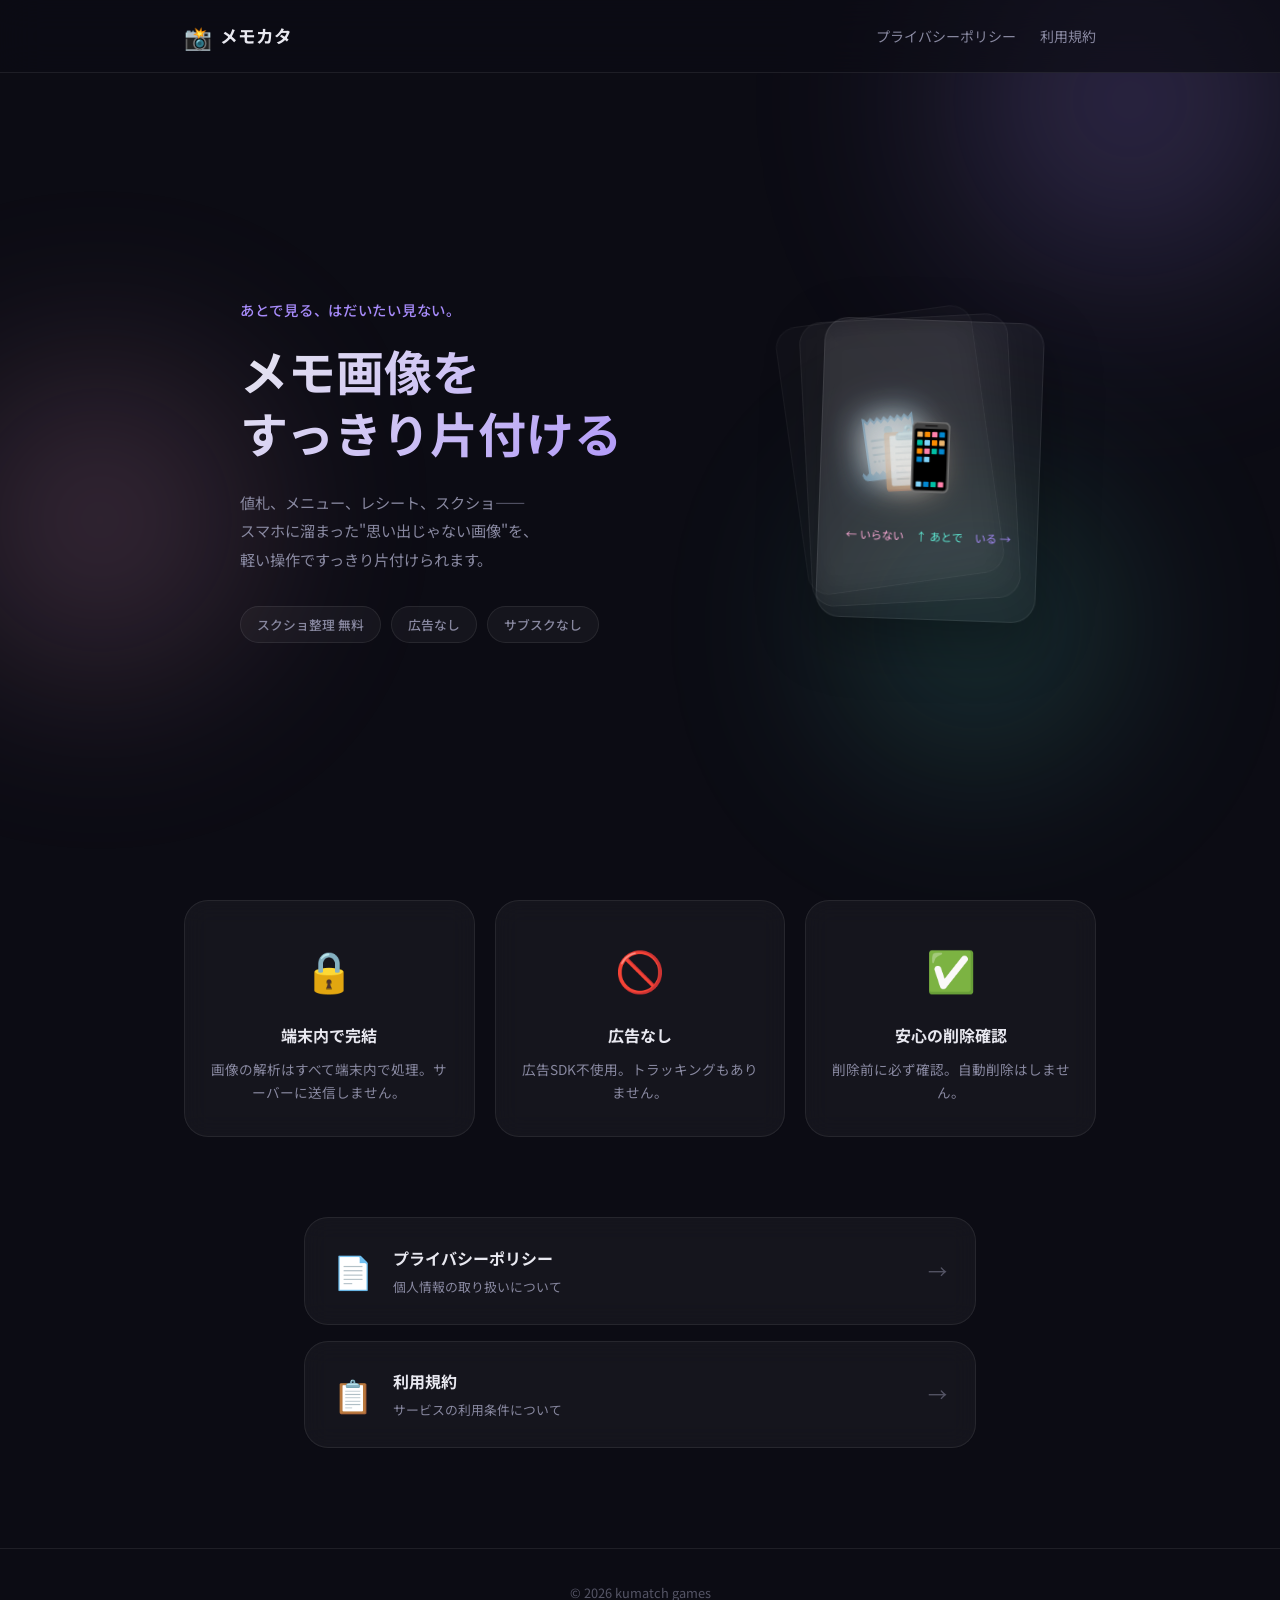
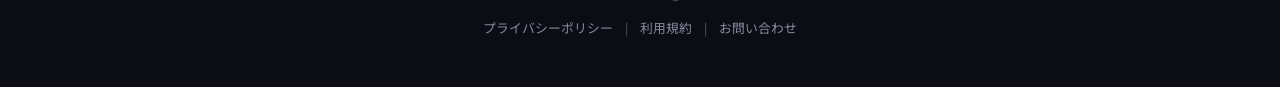
==== index.html @ 8798c275 "プライバシーポリシー・利用規約サイト初期構築" ====
<!DOCTYPE html>
<html lang="ja">
<head>
  <meta charset="UTF-8">
  <meta name="viewport" content="width=device-width, initial-scale=1.0">
  <title>メモカタ — メモ画像をすっきり片付ける</title>
  <meta name="description" content="メモカタは、メモ代わりに残った画像をすばやく仕分けて片付けるiOSアプリです。スクショ整理は無料。広告なし。サブスクなし。">
  <link rel="preconnect" href="https://fonts.googleapis.com">
  <link rel="preconnect" href="https://fonts.gstatic.com" crossorigin>
  <link href="https://fonts.googleapis.com/css2?family=Noto+Sans+JP:wght@400;500;700&display=swap" rel="stylesheet">
  <link rel="stylesheet" href="style.css">
</head>
<body>
  <div class="page-bg">
    <div class="bg-orb bg-orb--1"></div>
    <div class="bg-orb bg-orb--2"></div>
    <div class="bg-orb bg-orb--3"></div>
  </div>

  <header class="header">
    <div class="header__inner">
      <a href="/" class="header__logo" id="header-logo">
        <span class="header__logo-icon">📸</span>
        <span class="header__logo-text">メモカタ</span>
      </a>
      <nav class="header__nav" id="header-nav">
        <a href="/privacy/" class="header__link" id="nav-privacy">プライバシーポリシー</a>
        <a href="/terms/" class="header__link" id="nav-terms">利用規約</a>
      </nav>
    </div>
  </header>

  <main class="hero">
    <div class="hero__content">
      <p class="hero__tagline">あとで見る、はだいたい見ない。</p>
      <h1 class="hero__title" id="hero-title">メモ画像を<br>すっきり片付ける</h1>
      <p class="hero__description">
        値札、メニュー、レシート、スクショ——<br>
        スマホに溜まった"思い出じゃない画像"を、<br>
        軽い操作ですっきり片付けられます。
      </p>
      <div class="hero__badges">
        <span class="hero__badge">スクショ整理 無料</span>
        <span class="hero__badge">広告なし</span>
        <span class="hero__badge">サブスクなし</span>
      </div>
    </div>

    <div class="hero__cards" id="hero-cards">
      <div class="hero__card hero__card--back">
        <div class="hero__card-emoji">🧾</div>
      </div>
      <div class="hero__card hero__card--mid">
        <div class="hero__card-emoji">📋</div>
      </div>
      <div class="hero__card hero__card--front">
        <div class="hero__card-emoji">📱</div>
        <div class="hero__card-actions">
          <span class="hero__action hero__action--left">← いらない</span>
          <span class="hero__action hero__action--up">↑ あとで</span>
          <span class="hero__action hero__action--right">いる →</span>
        </div>
      </div>
    </div>
  </main>

  <section class="features" id="features">
    <div class="features__grid">
      <div class="feature-card" id="feature-privacy">
        <div class="feature-card__icon">🔒</div>
        <h2 class="feature-card__title">端末内で完結</h2>
        <p class="feature-card__text">画像の解析はすべて端末内で処理。サーバーに送信しません。</p>
      </div>
      <div class="feature-card" id="feature-no-ads">
        <div class="feature-card__icon">🚫</div>
        <h2 class="feature-card__title">広告なし</h2>
        <p class="feature-card__text">広告SDK不使用。トラッキングもありません。</p>
      </div>
      <div class="feature-card" id="feature-safe">
        <div class="feature-card__icon">✅</div>
        <h2 class="feature-card__title">安心の削除確認</h2>
        <p class="feature-card__text">削除前に必ず確認。自動削除はしません。</p>
      </div>
    </div>
  </section>

  <section class="links-section" id="links-section">
    <div class="links-section__inner">
      <a href="/privacy/" class="link-card" id="link-privacy">
        <div class="link-card__icon">📄</div>
        <div class="link-card__content">
          <h2 class="link-card__title">プライバシーポリシー</h2>
          <p class="link-card__text">個人情報の取り扱いについて</p>
        </div>
        <span class="link-card__arrow">→</span>
      </a>
      <a href="/terms/" class="link-card" id="link-terms">
        <div class="link-card__icon">📋</div>
        <div class="link-card__content">
          <h2 class="link-card__title">利用規約</h2>
          <p class="link-card__text">サービスの利用条件について</p>
        </div>
        <span class="link-card__arrow">→</span>
      </a>
    </div>
  </section>

  <footer class="footer" id="footer">
    <p class="footer__text">© 2026 kumatch games</p>
    <div class="footer__links">
      <a href="/privacy/" class="footer__link">プライバシーポリシー</a>
      <span class="footer__sep">|</span>
      <a href="/terms/" class="footer__link">利用規約</a>
      <span class="footer__sep">|</span>
      <a href="https://forms.gle/ZVJ4cUAd6Xhy44U76" class="footer__link" target="_blank" rel="noopener">お問い合わせ</a>
    </div>
  </footer>

  <script src="script.js"></script>
</body>
</html>
---- style.css ----
/* ===== Reset & Base ===== */
*, *::before, *::after {
  margin: 0;
  padding: 0;
  box-sizing: border-box;
}

:root {
  --color-bg: #0c0c14;
  --color-surface: rgba(255, 255, 255, 0.04);
  --color-surface-hover: rgba(255, 255, 255, 0.08);
  --color-border: rgba(255, 255, 255, 0.08);
  --color-text: #e8e8f0;
  --color-text-muted: #8888a0;
  --color-text-dim: #555566;
  --color-accent: #a78bfa;
  --color-accent-soft: rgba(167, 139, 250, 0.15);
  --color-rose: #f9a8d4;
  --color-rose-soft: rgba(249, 168, 212, 0.12);
  --color-teal: #5eead4;
  --color-teal-soft: rgba(94, 234, 212, 0.12);
  --radius-sm: 8px;
  --radius-md: 16px;
  --radius-lg: 24px;
  --radius-xl: 32px;
  --font-family: 'Noto Sans JP', -apple-system, BlinkMacSystemFont, 'Hiragino Sans', sans-serif;
}

html {
  font-size: 16px;
  scroll-behavior: smooth;
}

body {
  font-family: var(--font-family);
  background: var(--color-bg);
  color: var(--color-text);
  line-height: 1.8;
  -webkit-font-smoothing: antialiased;
  -moz-osx-font-smoothing: grayscale;
  overflow-x: hidden;
}

a {
  color: inherit;
  text-decoration: none;
}

/* ===== Background Orbs ===== */
.page-bg {
  position: fixed;
  inset: 0;
  z-index: 0;
  pointer-events: none;
  overflow: hidden;
}

.bg-orb {
  position: absolute;
  border-radius: 50%;
  filter: blur(100px);
  opacity: 0.35;
}

.bg-orb--1 {
  width: 500px;
  height: 500px;
  background: radial-gradient(circle, var(--color-accent) 0%, transparent 70%);
  top: -150px;
  right: -100px;
  animation: float-1 20s ease-in-out infinite;
}

.bg-orb--2 {
  width: 400px;
  height: 400px;
  background: radial-gradient(circle, var(--color-rose) 0%, transparent 70%);
  bottom: 20%;
  left: -100px;
  animation: float-2 25s ease-in-out infinite;
}

.bg-orb--3 {
  width: 350px;
  height: 350px;
  background: radial-gradient(circle, var(--color-teal) 0%, transparent 70%);
  top: 50%;
  right: 10%;
  animation: float-3 18s ease-in-out infinite;
}

@keyframes float-1 {
  0%, 100% { transform: translate(0, 0) scale(1); }
  33% { transform: translate(-40px, 30px) scale(1.05); }
  66% { transform: translate(20px, -20px) scale(0.95); }
}

@keyframes float-2 {
  0%, 100% { transform: translate(0, 0) scale(1); }
  50% { transform: translate(50px, -40px) scale(1.1); }
}

@keyframes float-3 {
  0%, 100% { transform: translate(0, 0); }
  40% { transform: translate(-30px, 20px); }
  80% { transform: translate(15px, -30px); }
}

/* ===== Header ===== */
.header {
  position: fixed;
  top: 0;
  left: 0;
  right: 0;
  z-index: 100;
  backdrop-filter: blur(20px);
  -webkit-backdrop-filter: blur(20px);
  background: rgba(12, 12, 20, 0.7);
  border-bottom: 1px solid var(--color-border);
}

.header__inner {
  max-width: 960px;
  margin: 0 auto;
  padding: 16px 24px;
  display: flex;
  align-items: center;
  justify-content: space-between;
}

.header__logo {
  display: flex;
  align-items: center;
  gap: 8px;
  font-weight: 700;
  font-size: 1.1rem;
  transition: opacity 0.2s;
}

.header__logo:hover {
  opacity: 0.8;
}

.header__logo-icon {
  font-size: 1.4rem;
}

.header__nav {
  display: flex;
  gap: 24px;
}

.header__link {
  font-size: 0.875rem;
  color: var(--color-text-muted);
  transition: color 0.2s;
  position: relative;
}

.header__link::after {
  content: '';
  position: absolute;
  bottom: -4px;
  left: 0;
  width: 0;
  height: 2px;
  background: var(--color-accent);
  border-radius: 1px;
  transition: width 0.3s ease;
}

.header__link:hover {
  color: var(--color-text);
}

.header__link:hover::after {
  width: 100%;
}

.header__link--active {
  color: var(--color-accent);
}

.header__link--active::after {
  width: 100%;
}

/* ===== Hero ===== */
.hero {
  position: relative;
  z-index: 1;
  min-height: 100vh;
  display: flex;
  align-items: center;
  justify-content: center;
  padding: 120px 24px 80px;
  gap: 60px;
  max-width: 1080px;
  margin: 0 auto;
}

.hero__content {
  flex: 1;
  max-width: 480px;
}

.hero__tagline {
  font-size: 0.9rem;
  color: var(--color-accent);
  font-weight: 500;
  letter-spacing: 0.05em;
  margin-bottom: 16px;
  opacity: 0;
  animation: fadeInUp 0.8s ease 0.2s forwards;
}

.hero__title {
  font-size: clamp(2rem, 5vw, 3rem);
  font-weight: 700;
  line-height: 1.3;
  margin-bottom: 24px;
  background: linear-gradient(135deg, var(--color-text) 0%, var(--color-accent) 100%);
  -webkit-background-clip: text;
  -webkit-text-fill-color: transparent;
  background-clip: text;
  opacity: 0;
  animation: fadeInUp 0.8s ease 0.4s forwards;
}

.hero__description {
  font-size: 0.95rem;
  color: var(--color-text-muted);
  line-height: 1.9;
  margin-bottom: 32px;
  opacity: 0;
  animation: fadeInUp 0.8s ease 0.6s forwards;
}

.hero__badges {
  display: flex;
  flex-wrap: wrap;
  gap: 10px;
  opacity: 0;
  animation: fadeInUp 0.8s ease 0.8s forwards;
}

.hero__badge {
  display: inline-block;
  padding: 6px 16px;
  border-radius: 999px;
  font-size: 0.8rem;
  font-weight: 500;
  background: var(--color-surface);
  border: 1px solid var(--color-border);
  color: var(--color-text-muted);
  backdrop-filter: blur(8px);
}

/* ===== Hero Cards ===== */
.hero__cards {
  position: relative;
  width: 260px;
  height: 340px;
  flex-shrink: 0;
  opacity: 0;
  animation: fadeIn 1s ease 1s forwards;
}

.hero__card {
  position: absolute;
  width: 220px;
  height: 300px;
  border-radius: var(--radius-lg);
  background: var(--color-surface);
  border: 1px solid var(--color-border);
  backdrop-filter: blur(16px);
  display: flex;
  flex-direction: column;
  align-items: center;
  justify-content: center;
  transition: transform 0.5s ease;
}

.hero__card--back {
  top: 0;
  left: 0;
  transform: rotate(-8deg) scale(0.9);
  opacity: 0.5;
}

.hero__card--mid {
  top: 10px;
  left: 20px;
  transform: rotate(-3deg) scale(0.95);
  opacity: 0.7;
}

.hero__card--front {
  top: 20px;
  left: 40px;
  transform: rotate(2deg);
  box-shadow: 0 20px 60px rgba(0, 0, 0, 0.3);
  animation: card-float 6s ease-in-out infinite 1.5s;
}

.hero__card-emoji {
  font-size: 4rem;
  margin-bottom: 16px;
}

.hero__card-actions {
  display: flex;
  gap: 12px;
  font-size: 0.7rem;
  color: var(--color-text-dim);
}

.hero__action--left { color: var(--color-rose); }
.hero__action--up { color: var(--color-teal); }
.hero__action--right { color: var(--color-accent); }

@keyframes card-float {
  0%, 100% { transform: rotate(2deg) translateY(0); }
  50% { transform: rotate(2deg) translateY(-8px); }
}

/* ===== Features ===== */
.features {
  position: relative;
  z-index: 1;
  padding: 0 24px 80px;
  max-width: 960px;
  margin: 0 auto;
}

.features__grid {
  display: grid;
  grid-template-columns: repeat(3, 1fr);
  gap: 20px;
}

.feature-card {
  padding: 32px 24px;
  border-radius: var(--radius-lg);
  background: var(--color-surface);
  border: 1px solid var(--color-border);
  backdrop-filter: blur(12px);
  text-align: center;
  transition: transform 0.3s ease, border-color 0.3s ease, box-shadow 0.3s ease;
}

.feature-card:hover {
  transform: translateY(-4px);
  border-color: rgba(167, 139, 250, 0.2);
  box-shadow: 0 12px 40px rgba(167, 139, 250, 0.08);
}

.feature-card__icon {
  font-size: 2.5rem;
  margin-bottom: 16px;
}

.feature-card__title {
  font-size: 1rem;
  font-weight: 700;
  margin-bottom: 8px;
}

.feature-card__text {
  font-size: 0.85rem;
  color: var(--color-text-muted);
  line-height: 1.7;
}

/* ===== Links Section ===== */
.links-section {
  position: relative;
  z-index: 1;
  padding: 0 24px 100px;
  max-width: 720px;
  margin: 0 auto;
}

.links-section__inner {
  display: flex;
  flex-direction: column;
  gap: 16px;
}

.link-card {
  display: flex;
  align-items: center;
  gap: 20px;
  padding: 24px 28px;
  border-radius: var(--radius-lg);
  background: var(--color-surface);
  border: 1px solid var(--color-border);
  backdrop-filter: blur(12px);
  transition: transform 0.3s ease, border-color 0.3s ease, background 0.3s ease;
}

.link-card:hover {
  transform: translateX(4px);
  border-color: rgba(167, 139, 250, 0.25);
  background: var(--color-surface-hover);
}

.link-card__icon {
  font-size: 2rem;
  flex-shrink: 0;
}

.link-card__content {
  flex: 1;
}

.link-card__title {
  font-size: 1rem;
  font-weight: 700;
  margin-bottom: 2px;
}

.link-card__text {
  font-size: 0.8rem;
  color: var(--color-text-muted);
}

.link-card__arrow {
  font-size: 1.2rem;
  color: var(--color-text-dim);
  transition: color 0.3s, transform 0.3s;
}

.link-card:hover .link-card__arrow {
  color: var(--color-accent);
  transform: translateX(4px);
}

/* ===== Footer ===== */
.footer {
  position: relative;
  z-index: 1;
  text-align: center;
  padding: 32px 24px 48px;
  border-top: 1px solid var(--color-border);
}

.footer__text {
  font-size: 0.8rem;
  color: var(--color-text-dim);
  margin-bottom: 12px;
}

.footer__links {
  display: flex;
  justify-content: center;
  gap: 12px;
  flex-wrap: wrap;
}

.footer__link {
  font-size: 0.8rem;
  color: var(--color-text-muted);
  transition: color 0.2s;
}

.footer__link:hover {
  color: var(--color-accent);
}

.footer__sep {
  color: var(--color-text-dim);
  font-size: 0.8rem;
}

/* ===== Document Pages (Privacy / Terms) ===== */
.doc-page {
  position: relative;
  z-index: 1;
  max-width: 720px;
  margin: 0 auto;
  padding: 120px 24px 80px;
}

.doc-card {
  background: var(--color-surface);
  border: 1px solid var(--color-border);
  border-radius: var(--radius-xl);
  backdrop-filter: blur(16px);
  padding: 48px 40px;
}

.doc-card h1 {
  font-size: 1.6rem;
  font-weight: 700;
  margin-bottom: 8px;
  background: linear-gradient(135deg, var(--color-text) 0%, var(--color-accent) 100%);
  -webkit-background-clip: text;
  -webkit-text-fill-color: transparent;
  background-clip: text;
}

.doc-card .doc-meta {
  color: var(--color-text-dim);
  font-size: 0.85rem;
  margin-bottom: 40px;
  padding-bottom: 24px;
  border-bottom: 1px solid var(--color-border);
}

.doc-card .doc-intro {
  color: var(--color-text-muted);
  font-size: 0.95rem;
  margin-bottom: 32px;
}

.doc-card h2 {
  font-size: 1.05rem;
  font-weight: 700;
  margin-top: 36px;
  margin-bottom: 12px;
  padding-left: 12px;
  border-left: 3px solid var(--color-accent);
}

.doc-card p {
  color: var(--color-text-muted);
  font-size: 0.9rem;
  margin-bottom: 16px;
  line-height: 1.8;
}

.doc-card ul {
  margin-bottom: 16px;
  padding-left: 0;
  list-style: none;
}

.doc-card li {
  position: relative;
  padding-left: 20px;
  color: var(--color-text-muted);
  font-size: 0.9rem;
  margin-bottom: 8px;
  line-height: 1.7;
}

.doc-card li::before {
  content: '';
  position: absolute;
  left: 0;
  top: 0.65em;
  width: 6px;
  height: 6px;
  border-radius: 50%;
  background: var(--color-accent-soft);
  border: 1px solid var(--color-accent);
}

.doc-card a {
  color: var(--color-accent);
  text-decoration: underline;
  text-underline-offset: 3px;
  transition: opacity 0.2s;
}

.doc-card a:hover {
  opacity: 0.7;
}

.doc-back {
  display: inline-flex;
  align-items: center;
  gap: 8px;
  margin-top: 40px;
  font-size: 0.85rem;
  color: var(--color-text-muted);
  transition: color 0.2s;
}

.doc-back:hover {
  color: var(--color-accent);
}

/* ===== Animations ===== */
@keyframes fadeInUp {
  from {
    opacity: 0;
    transform: translateY(20px);
  }
  to {
    opacity: 1;
    transform: translateY(0);
  }
}

@keyframes fadeIn {
  from { opacity: 0; }
  to { opacity: 1; }
}

/* ===== Responsive ===== */
@media (max-width: 768px) {
  .hero {
    flex-direction: column;
    text-align: center;
    padding: 100px 20px 60px;
    gap: 40px;
    min-height: auto;
  }

  .hero__content {
    max-width: 100%;
  }

  .hero__description br {
    display: none;
  }

  .hero__badges {
    justify-content: center;
  }

  .hero__cards {
    width: 220px;
    height: 300px;
  }

  .hero__card {
    width: 180px;
    height: 250px;
  }

  .hero__card-emoji {
    font-size: 3rem;
  }

  .features__grid {
    grid-template-columns: 1fr;
    gap: 16px;
  }

  .feature-card {
    text-align: left;
    display: flex;
    align-items: center;
    gap: 16px;
    padding: 20px 24px;
  }

  .feature-card__icon {
    font-size: 2rem;
    margin-bottom: 0;
    flex-shrink: 0;
  }

  .doc-card {
    padding: 32px 24px;
  }

  .header__nav {
    gap: 16px;
  }

  .header__link {
    font-size: 0.8rem;
  }
}

@media (max-width: 480px) {
  .header__inner {
    padding: 14px 16px;
  }

  .header__logo-text {
    font-size: 0.95rem;
  }

  .hero__title {
    font-size: 1.8rem;
  }
}
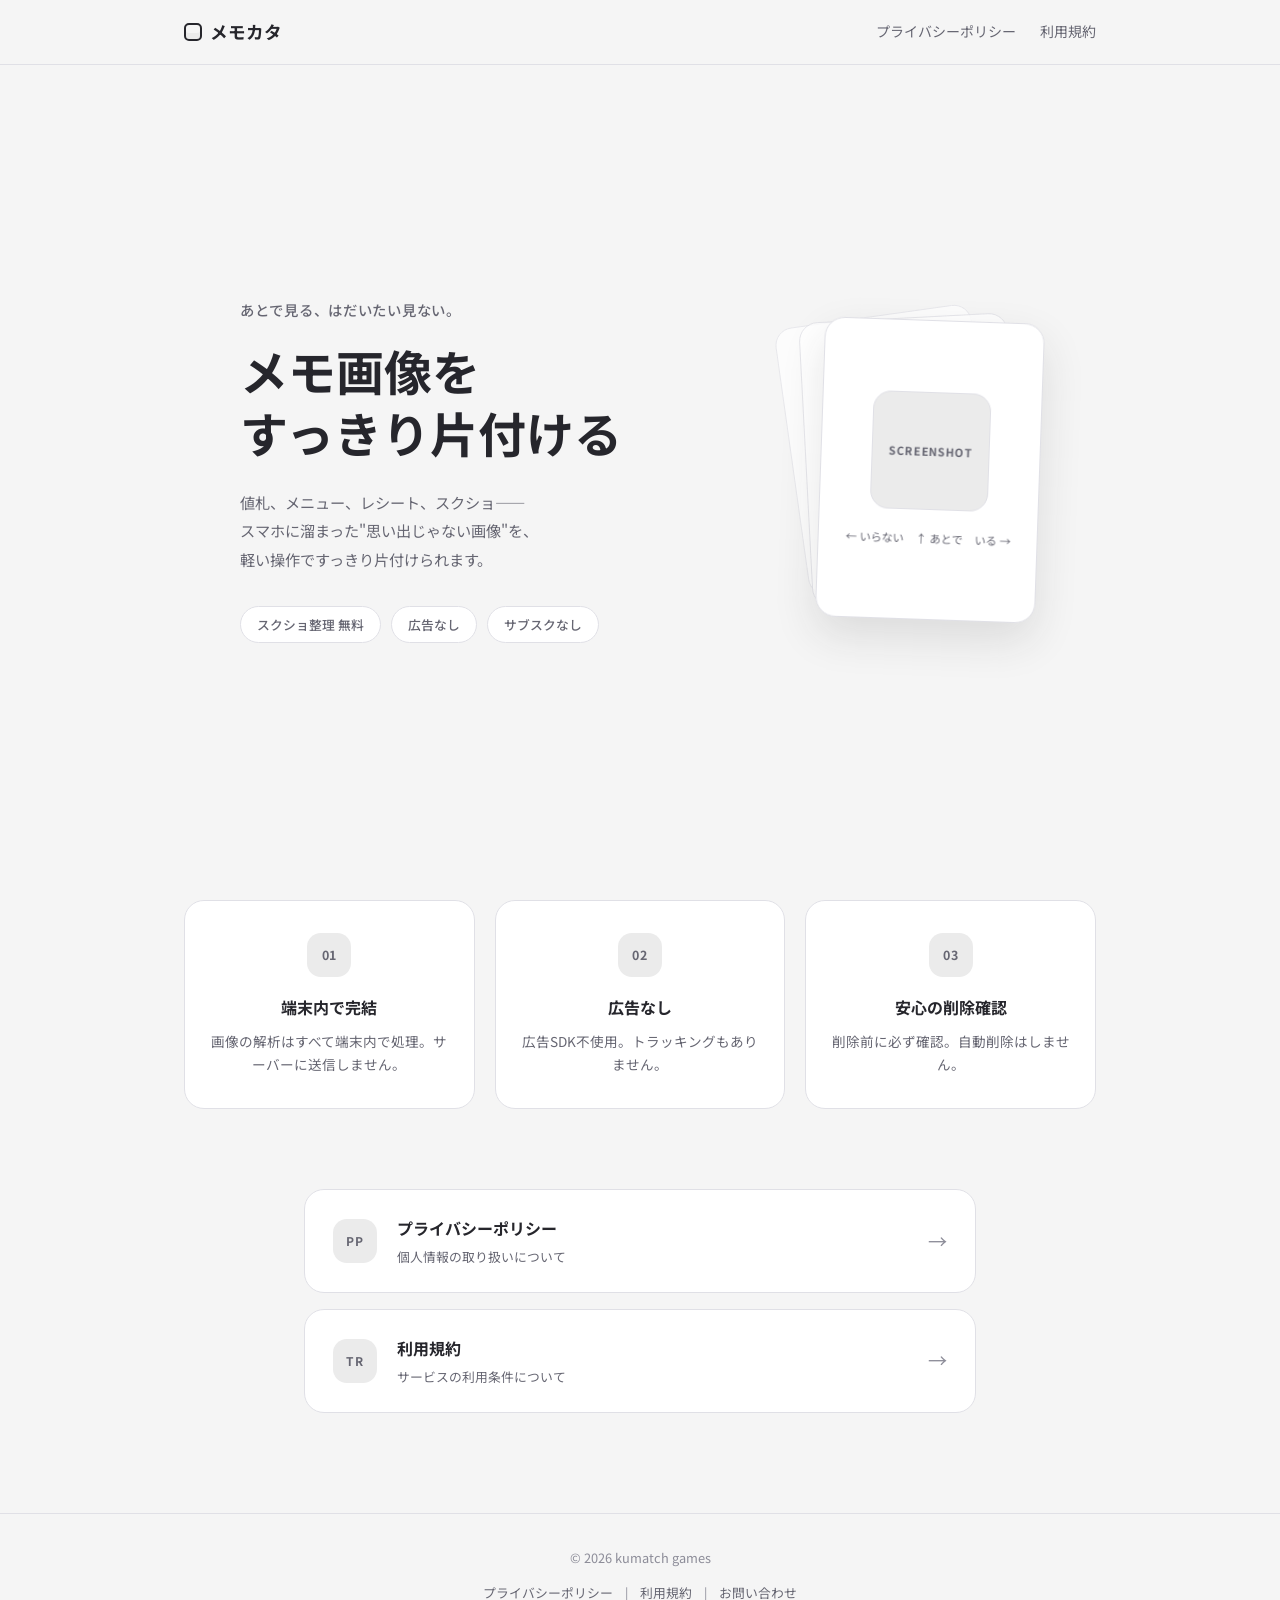
==== commit 43d64b7e: "Make landing page monochrome" ====
--- a/index.html
+++ b/index.html
@@ -11,16 +11,10 @@
   <link rel="stylesheet" href="style.css">
 </head>
 <body>
-  <div class="page-bg">
-    <div class="bg-orb bg-orb--1"></div>
-    <div class="bg-orb bg-orb--2"></div>
-    <div class="bg-orb bg-orb--3"></div>
-  </div>
-
   <header class="header">
     <div class="header__inner">
       <a href="/" class="header__logo" id="header-logo">
-        <span class="header__logo-icon">📸</span>
+        <span class="header__logo-icon" aria-hidden="true"></span>
         <span class="header__logo-text">メモカタ</span>
       </a>
       <nav class="header__nav" id="header-nav">
@@ -48,13 +42,13 @@
 
     <div class="hero__cards" id="hero-cards">
       <div class="hero__card hero__card--back">
-        <div class="hero__card-emoji">🧾</div>
+        <div class="hero__card-mark">RECEIPT</div>
       </div>
       <div class="hero__card hero__card--mid">
-        <div class="hero__card-emoji">📋</div>
+        <div class="hero__card-mark">MEMO</div>
       </div>
       <div class="hero__card hero__card--front">
-        <div class="hero__card-emoji">📱</div>
+        <div class="hero__card-mark">SCREENSHOT</div>
         <div class="hero__card-actions">
           <span class="hero__action hero__action--left">← いらない</span>
           <span class="hero__action hero__action--up">↑ あとで</span>
@@ -67,17 +61,17 @@
   <section class="features" id="features">
     <div class="features__grid">
       <div class="feature-card" id="feature-privacy">
-        <div class="feature-card__icon">🔒</div>
+        <div class="feature-card__icon" aria-hidden="true">01</div>
         <h2 class="feature-card__title">端末内で完結</h2>
         <p class="feature-card__text">画像の解析はすべて端末内で処理。サーバーに送信しません。</p>
       </div>
       <div class="feature-card" id="feature-no-ads">
-        <div class="feature-card__icon">🚫</div>
+        <div class="feature-card__icon" aria-hidden="true">02</div>
         <h2 class="feature-card__title">広告なし</h2>
         <p class="feature-card__text">広告SDK不使用。トラッキングもありません。</p>
       </div>
       <div class="feature-card" id="feature-safe">
-        <div class="feature-card__icon">✅</div>
+        <div class="feature-card__icon" aria-hidden="true">03</div>
         <h2 class="feature-card__title">安心の削除確認</h2>
         <p class="feature-card__text">削除前に必ず確認。自動削除はしません。</p>
       </div>
@@ -87,7 +81,7 @@
   <section class="links-section" id="links-section">
     <div class="links-section__inner">
       <a href="/privacy/" class="link-card" id="link-privacy">
-        <div class="link-card__icon">📄</div>
+        <div class="link-card__icon" aria-hidden="true">PP</div>
         <div class="link-card__content">
           <h2 class="link-card__title">プライバシーポリシー</h2>
           <p class="link-card__text">個人情報の取り扱いについて</p>
@@ -95,7 +89,7 @@
         <span class="link-card__arrow">→</span>
       </a>
       <a href="/terms/" class="link-card" id="link-terms">
-        <div class="link-card__icon">📋</div>
+        <div class="link-card__icon" aria-hidden="true">TR</div>
         <div class="link-card__content">
           <h2 class="link-card__title">利用規約</h2>
           <p class="link-card__text">サービスの利用条件について</p>
--- a/style.css
+++ b/style.css
@@ -6,23 +6,20 @@
 }
 
 :root {
-  --color-bg: #0c0c14;
-  --color-surface: rgba(255, 255, 255, 0.04);
-  --color-surface-hover: rgba(255, 255, 255, 0.08);
-  --color-border: rgba(255, 255, 255, 0.08);
-  --color-text: #e8e8f0;
-  --color-text-muted: #8888a0;
-  --color-text-dim: #555566;
-  --color-accent: #a78bfa;
-  --color-accent-soft: rgba(167, 139, 250, 0.15);
-  --color-rose: #f9a8d4;
-  --color-rose-soft: rgba(249, 168, 212, 0.12);
-  --color-teal: #5eead4;
-  --color-teal-soft: rgba(94, 234, 212, 0.12);
+  --color-bg: #f5f5f5;
+  --color-surface: #ffffff;
+  --color-surface-muted: #ebebeb;
+  --color-surface-hover: #f8f8f8;
+  --color-border: #e0e0e6;
+  --color-text: #26262c;
+  --color-text-muted: #666672;
+  --color-text-dim: #8c8c98;
+  --color-accent: #26262c;
+  --color-accent-soft: #ebebeb;
   --radius-sm: 8px;
   --radius-md: 16px;
-  --radius-lg: 24px;
-  --radius-xl: 32px;
+  --radius-lg: 20px;
+  --radius-xl: 24px;
   --font-family: 'Noto Sans JP', -apple-system, BlinkMacSystemFont, 'Hiragino Sans', sans-serif;
 }
 
@@ -44,66 +41,6 @@
 a {
   color: inherit;
   text-decoration: none;
-}
-
-/* ===== Background Orbs ===== */
-.page-bg {
-  position: fixed;
-  inset: 0;
-  z-index: 0;
-  pointer-events: none;
-  overflow: hidden;
-}
-
-.bg-orb {
-  position: absolute;
-  border-radius: 50%;
-  filter: blur(100px);
-  opacity: 0.35;
-}
-
-.bg-orb--1 {
-  width: 500px;
-  height: 500px;
-  background: radial-gradient(circle, var(--color-accent) 0%, transparent 70%);
-  top: -150px;
-  right: -100px;
-  animation: float-1 20s ease-in-out infinite;
-}
-
-.bg-orb--2 {
-  width: 400px;
-  height: 400px;
-  background: radial-gradient(circle, var(--color-rose) 0%, transparent 70%);
-  bottom: 20%;
-  left: -100px;
-  animation: float-2 25s ease-in-out infinite;
-}
-
-.bg-orb--3 {
-  width: 350px;
-  height: 350px;
-  background: radial-gradient(circle, var(--color-teal) 0%, transparent 70%);
-  top: 50%;
-  right: 10%;
-  animation: float-3 18s ease-in-out infinite;
-}
-
-@keyframes float-1 {
-  0%, 100% { transform: translate(0, 0) scale(1); }
-  33% { transform: translate(-40px, 30px) scale(1.05); }
-  66% { transform: translate(20px, -20px) scale(0.95); }
-}
-
-@keyframes float-2 {
-  0%, 100% { transform: translate(0, 0) scale(1); }
-  50% { transform: translate(50px, -40px) scale(1.1); }
-}
-
-@keyframes float-3 {
-  0%, 100% { transform: translate(0, 0); }
-  40% { transform: translate(-30px, 20px); }
-  80% { transform: translate(15px, -30px); }
 }
 
 /* ===== Header ===== */
@@ -115,7 +52,7 @@
   z-index: 100;
   backdrop-filter: blur(20px);
   -webkit-backdrop-filter: blur(20px);
-  background: rgba(12, 12, 20, 0.7);
+  background: rgba(245, 245, 245, 0.86);
   border-bottom: 1px solid var(--color-border);
 }
 
@@ -142,7 +79,11 @@
 }
 
 .header__logo-icon {
-  font-size: 1.4rem;
+  width: 18px;
+  height: 18px;
+  border: 2px solid var(--color-text);
+  border-radius: 5px;
+  box-shadow: inset 0 -6px 0 var(--color-surface-muted);
 }
 
 .header__nav {
@@ -165,7 +106,6 @@
   width: 0;
   height: 2px;
   background: var(--color-accent);
-  border-radius: 1px;
   transition: width 0.3s ease;
 }
 
@@ -206,7 +146,7 @@
 
 .hero__tagline {
   font-size: 0.9rem;
-  color: var(--color-accent);
+  color: var(--color-text-muted);
   font-weight: 500;
   letter-spacing: 0.05em;
   margin-bottom: 16px;
@@ -219,10 +159,7 @@
   font-weight: 700;
   line-height: 1.3;
   margin-bottom: 24px;
-  background: linear-gradient(135deg, var(--color-text) 0%, var(--color-accent) 100%);
-  -webkit-background-clip: text;
-  -webkit-text-fill-color: transparent;
-  background-clip: text;
+  color: var(--color-text);
   opacity: 0;
   animation: fadeInUp 0.8s ease 0.4s forwards;
 }
@@ -253,7 +190,7 @@
   background: var(--color-surface);
   border: 1px solid var(--color-border);
   color: var(--color-text-muted);
-  backdrop-filter: blur(8px);
+  background: var(--color-surface);
 }
 
 /* ===== Hero Cards ===== */
@@ -273,7 +210,6 @@
   border-radius: var(--radius-lg);
   background: var(--color-surface);
   border: 1px solid var(--color-border);
-  backdrop-filter: blur(16px);
   display: flex;
   flex-direction: column;
   align-items: center;
@@ -285,27 +221,39 @@
   top: 0;
   left: 0;
   transform: rotate(-8deg) scale(0.9);
-  opacity: 0.5;
+  opacity: 0.65;
 }
 
 .hero__card--mid {
   top: 10px;
   left: 20px;
   transform: rotate(-3deg) scale(0.95);
-  opacity: 0.7;
+  opacity: 0.8;
 }
 
 .hero__card--front {
   top: 20px;
   left: 40px;
   transform: rotate(2deg);
-  box-shadow: 0 20px 60px rgba(0, 0, 0, 0.3);
+  box-shadow: 0 18px 44px rgba(38, 38, 44, 0.12);
   animation: card-float 6s ease-in-out infinite 1.5s;
 }
 
-.hero__card-emoji {
-  font-size: 4rem;
-  margin-bottom: 16px;
+.hero__card-mark {
+  min-width: 118px;
+  min-height: 118px;
+  display: grid;
+  place-items: center;
+  padding: 12px;
+  border: 1px solid var(--color-border);
+  border-radius: 18px;
+  background: var(--color-surface-muted);
+  color: var(--color-text-muted);
+  font-size: 0.7rem;
+  font-weight: 700;
+  letter-spacing: 0.08em;
+  text-align: center;
+  margin-bottom: 18px;
 }
 
 .hero__card-actions {
@@ -315,9 +263,9 @@
   color: var(--color-text-dim);
 }
 
-.hero__action--left { color: var(--color-rose); }
-.hero__action--up { color: var(--color-teal); }
-.hero__action--right { color: var(--color-accent); }
+.hero__action--left,
+.hero__action--up,
+.hero__action--right { color: var(--color-text-muted); }
 
 @keyframes card-float {
   0%, 100% { transform: rotate(2deg) translateY(0); }
@@ -344,19 +292,27 @@
   border-radius: var(--radius-lg);
   background: var(--color-surface);
   border: 1px solid var(--color-border);
-  backdrop-filter: blur(12px);
   text-align: center;
   transition: transform 0.3s ease, border-color 0.3s ease, box-shadow 0.3s ease;
 }
 
 .feature-card:hover {
   transform: translateY(-4px);
-  border-color: rgba(167, 139, 250, 0.2);
-  box-shadow: 0 12px 40px rgba(167, 139, 250, 0.08);
+  border-color: #c8c8d0;
+  box-shadow: 0 12px 32px rgba(38, 38, 44, 0.08);
 }
 
 .feature-card__icon {
-  font-size: 2.5rem;
+  display: inline-grid;
+  place-items: center;
+  width: 44px;
+  height: 44px;
+  border-radius: 14px;
+  background: var(--color-surface-muted);
+  color: var(--color-text-muted);
+  font-size: 0.78rem;
+  font-weight: 700;
+  letter-spacing: 0.06em;
   margin-bottom: 16px;
 }
 
@@ -395,18 +351,26 @@
   border-radius: var(--radius-lg);
   background: var(--color-surface);
   border: 1px solid var(--color-border);
-  backdrop-filter: blur(12px);
   transition: transform 0.3s ease, border-color 0.3s ease, background 0.3s ease;
 }
 
 .link-card:hover {
   transform: translateX(4px);
-  border-color: rgba(167, 139, 250, 0.25);
+  border-color: #c8c8d0;
   background: var(--color-surface-hover);
 }
 
 .link-card__icon {
-  font-size: 2rem;
+  display: grid;
+  place-items: center;
+  width: 44px;
+  height: 44px;
+  border-radius: 14px;
+  background: var(--color-surface-muted);
+  color: var(--color-text-muted);
+  font-size: 0.75rem;
+  font-weight: 700;
+  letter-spacing: 0.06em;
   flex-shrink: 0;
 }
 
@@ -486,7 +450,6 @@
   background: var(--color-surface);
   border: 1px solid var(--color-border);
   border-radius: var(--radius-xl);
-  backdrop-filter: blur(16px);
   padding: 48px 40px;
 }
 
@@ -494,10 +457,7 @@
   font-size: 1.6rem;
   font-weight: 700;
   margin-bottom: 8px;
-  background: linear-gradient(135deg, var(--color-text) 0%, var(--color-accent) 100%);
-  -webkit-background-clip: text;
-  -webkit-text-fill-color: transparent;
-  background-clip: text;
+  color: var(--color-text);
 }
 
 .doc-card .doc-meta {
@@ -631,8 +591,10 @@
     height: 250px;
   }
 
-  .hero__card-emoji {
-    font-size: 3rem;
+  .hero__card-mark {
+    min-width: 96px;
+    min-height: 96px;
+    font-size: 0.62rem;
   }
 
   .features__grid {
@@ -649,7 +611,7 @@
   }
 
   .feature-card__icon {
-    font-size: 2rem;
+    font-size: 0.78rem;
     margin-bottom: 0;
     flex-shrink: 0;
   }
